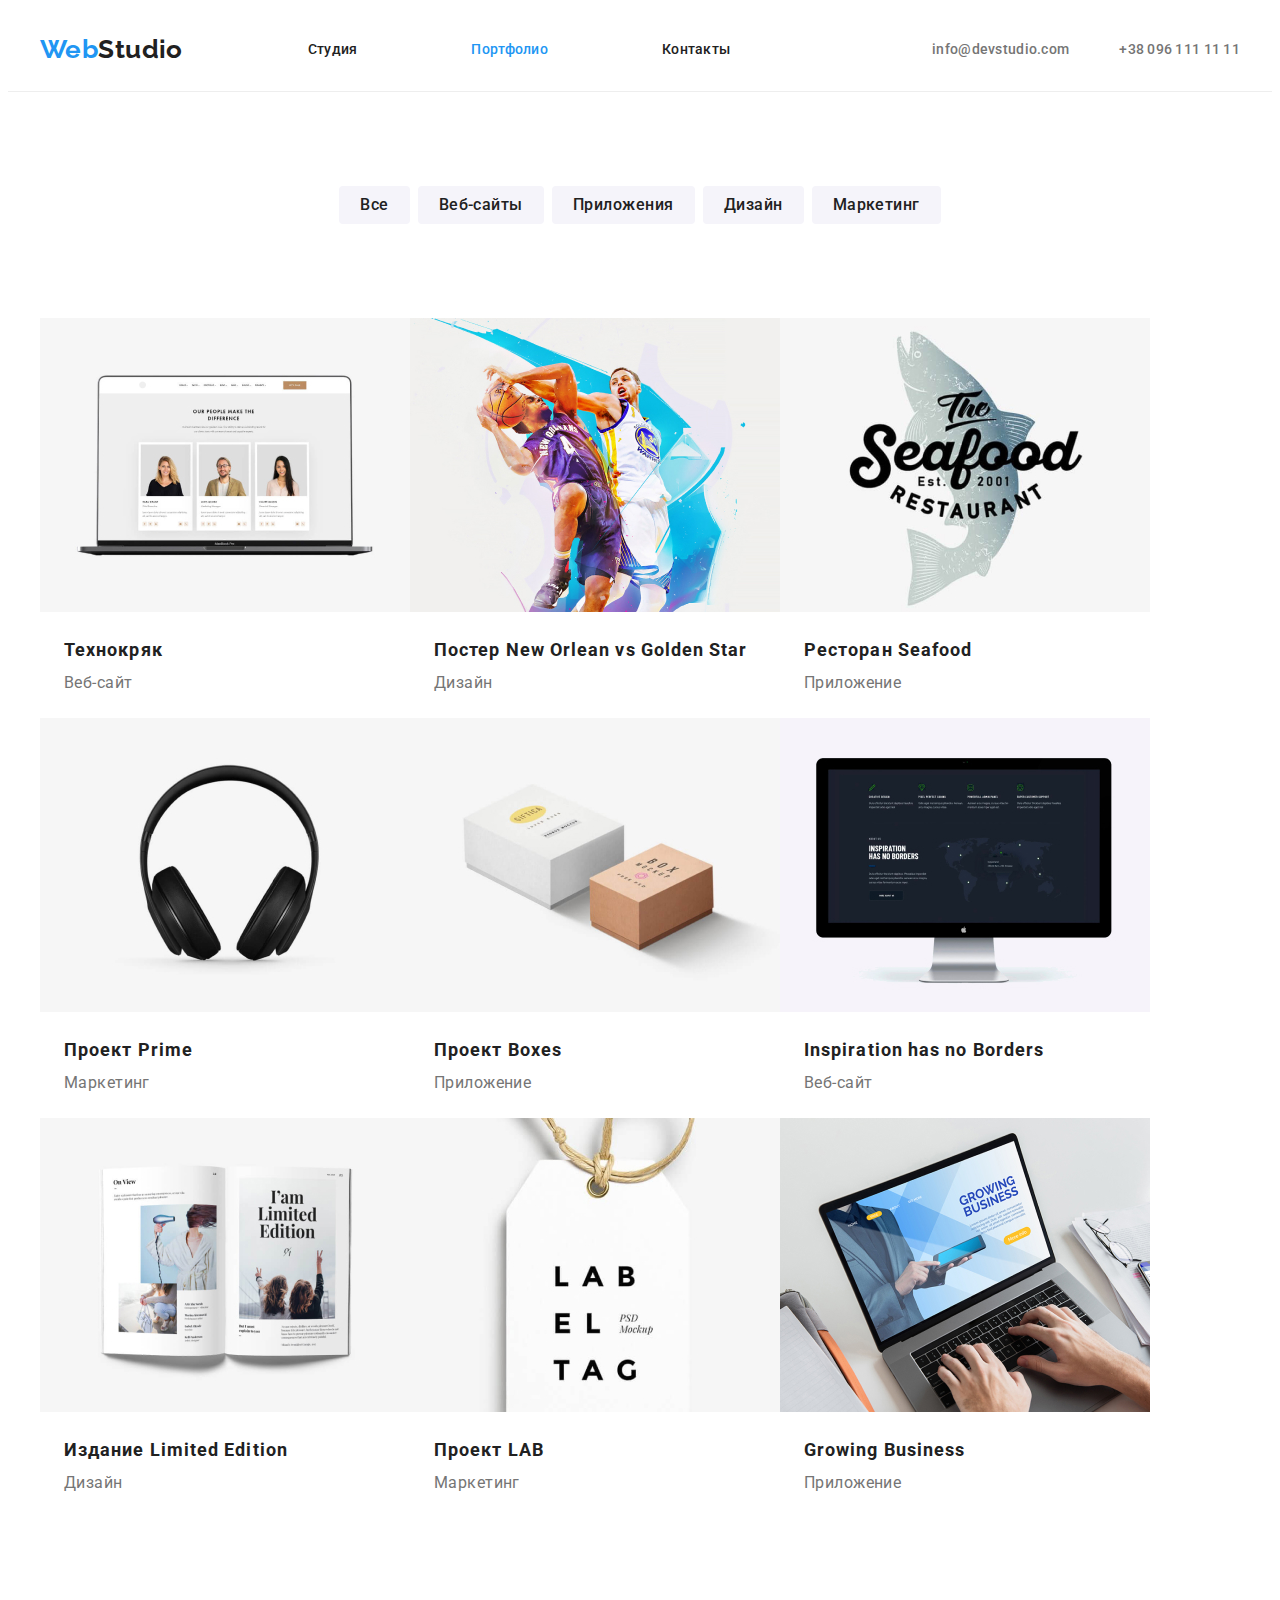
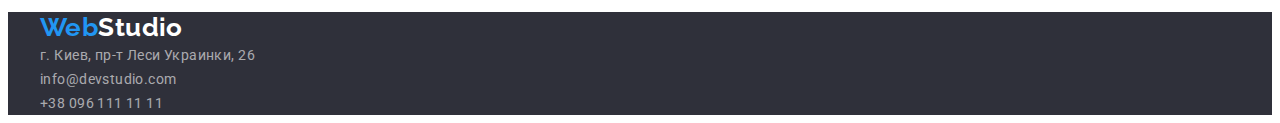
==== portfolio.html @ d8e17e21 "css hw3" ====
<!DOCTYPE html>
<html lang="ru">
<head>
    <meta charset="UTF-8">
    <meta http-equiv="X-UA-Compatible" content="IE=edge">
    <meta name="viewport" content="width=device-width, initial-scale=1.0">
    <title>Portfolio</title>
    <link rel="preconnect" href="https://fonts.googleapis.com" />
    <link rel="preconnect" href="https://fonts.gstatic.com" crossorigin />

    <!-- Normalize -->
    <link 
    rel="stylesheet" 
    href="https://cdnjs.cloudflare.com/ajax/libs/modern-normalize/1.1.0/modern-normalize.min.css" integrity="sha512-wpPYUAdjBVSE4KJnH1VR1HeZfpl1ub8YT/NKx4PuQ5NmX2tKuGu6U/JRp5y+Y8XG2tV+wKQpNHVUX03MfMFn9Q==" crossorigin="anonymous" referrerpolicy="no-referrer" />
    <link
      href="https://fonts.googleapis.com/css2?family=Raleway:wght@700&family=Roboto:wght@400;500;700;900&display=swap"
      rel="stylesheet"
    />
    <link rel="stylesheet" href="./scc/styles.css" />
</head>
<body>
    <!--Header section-->
    <header class="header">
      <div class="container hdr-container">
       <a class="logo-link" href=./index.html">Web<span class="logo-accent">Studio</span></a>
       <nav class="header-nav">
        <ul class="header-link link list hdr-main-lnk">
          <li class="header-item">
            <a class="header-link hdr-lnk  link" href="./index.html">Студия</a>
          </li>
          <li class="header-item">
            <a class="header-link hdr-lnk header-link-current link" href="portfolio.html">Портфолио</a>
          </li>
          <li class="header-item">
            <a class="header-link hdr-lnk link" href="#">Контакты</a>
          </li>
        </ul>
       </nav>
      <ul class="nav-contacts list">
        <li>
          <a class="link-phone mail link" href="mailto:info@devstudio.com">info@devstudio.com</a>
        </li>
        <li>
            <a class="link-phone  phone link" href="tel:+380961111111">+38 096 111 11 11</a>
        </li>
      </ul>
     </div>
    </header>
    <!--Mail Section-->
    <main>
      <section class="portfolio-section">
        <div class="container cntnr-btns">
          <h1 class="visually-hidden">Наши проекты</h1>
          <ul class="list gps-btns">
            <li class="gps-btn-list">
              <button class="gps-btn" type="button">Все</button>
            </li>
            <li class="gps-btn-list">
              <button class="gps-btn" type="button">Веб-сайты</button>
            </li class="gps-btn-list">
            <li class="gps-btn-list" >
              <button class="gps-btn" type="button">Приложения</button>
            </li>
            <li class="gps-btn-list">
              <button class="gps-btn" type="button">Дизайн</button>
            </li>
            <li class="gps-btn-list">
              <button class="gps-btn" type="button">Маркетинг</button>
            </li>
          </ul>
        </div>
        <div class="container cntnr-work-pics">
          <ul class="prtf-cards list">
            <li class="prtf-card">
              <img
                src="./images/page_2/img1.jpg"
                alt="Готовый дизайн сайта открытый в окне на ноутбуке на белом фоне"
                width="370"
                height="294"
              />
              <div class="cntnr-pic-info">
                <h2 class="prtf-cards-name">Технокряк</h2>
               <p class="prtf-card-projct">Веб-сайт</p>
              </div>
            </li>
            <li class="prtf-card">
              <img
                src="./images/page_2/img2.jpg"
                alt="Шикарно нарисованный постер с баскетболистами и мячем в стиле акварели"
                width="370"
                height="294"
              />
              <div class="cntnr-pic-info">
                <h2 class="prtf-cards-name">Постер New Orlean vs Golden Star</h3>
                <p class="prtf-card-projct">Дизайн</p>
              </div>
            </li>
            <li class="prtf-card">
              <img
                src="./images/page_2/img3.jpg"
               alt="Готовый дизайн логотира ресторана Seafood выполненый в стиле старый вывесок 40х-70х годов"
                width="370"
                height="294"
              />
              <div class="cntnr-pic-info">
                <h2 class="prtf-cards-name">Ресторан Seafood</h2>
                <p class="prtf-card-projct">Приложение</p>
              </div>
            </li>
            <li class="prtf-card">
              <img
                src="./images/page_2/img4.jpg"
                alt="Черные наушники на белом фоне"
                width="370"
                height="294"
              />
              <div class="cntnr-pic-info">
                <h2 class="prtf-cards-name">Проект Prime</h2>
                <p class="prtf-card-projct">Маркетинг</p>
              </div>
            </li>
            <li class="prtf-card">
              <img
                src="./images/page_2/img5.jpg"
                alt="Две коробки разного цвета и размера нарисованные в минималистичном стиле"
                width="370"
                height="294"
              />
              <div class="cntnr-pic-info">
                <h2 class="prtf-cards-name">Проект Boxes</h2>
                <p class="prtf-card-projct">Приложение</p>
              </div>
            </li>
            <li class="prtf-card">
              <img
                src="./images/page_2/img6.jpg"
                alt="Готовый сайт открытый на мониторе MAC на белом фоне"
                width="370"
                height="294"
                />
                <div class="cntnr-pic-info">
                  <h2 class="prtf-cards-name">Inspiration has no Borders</h2>
                  <p class="prtf-card-projct">Веб-сайт</p>
                </div>
            </li>
            <li class="prtf-card">
              <img
                src="./images/page_2/img7.jpg"
                alt="Открытый мокап издания журнала лежащий на белом фоне"
                width="370"
                height="294"
              />
              <div class="cntnr-pic-info">
                <h2 class="prtf-cards-name">Издание Limited Edition</h2>
                <p class="prtf-card-projct">Дизайн</p>
              </div>
            </li>
            <li class="prtf-card">
              <img
                src="./images/page_2/img8.jpg"
                alt="Мокап белой бирки с черным логотипом LAB на белом фоне"
                width="370"
                height="294"
               />
              <div class="cntnr-pic-info">
                <h2 class="prtf-cards-name">Проект LAB</h2>
                <p class="prtf-card-projct">Маркетинг</p>
              </div>
            </li>
            <li class="prtf-card">
              <img
                src="./images/page_2/img9.jpg"
                alt="Готовый дизайн приложения открытого на ноутбуке на белом столе"
                width="370"
                height="294"
              />
              <div class="cntnr-pic-info">
                <h2 class="prtf-cards-name" >Growing Business</h2>
                <p class="prtf-card-projct">Приложение</p>
              </div>
            </li>
          </ul>
        </div>
      </section>
    </main>
    <!--Footer section-->
    <footer class="footer">
      <div class="container">
        <a class="logo-link ftr-logo" href=./index.html">Web<span class="logo-accent-ft">Studio</span></a>
        <address>
          <ul class="list">
            <li>
              <a
                class="ft-contct link map"
                target="_blank"
                rel="noopener noreferrer"
                href="https://www.google.com/maps/dir/50.5224419,30.498344">г. Киев, пр-т Леси Украинки, 26
              </a>
            </li>
            <li>
            <a class="ft-contct link" href="mailto:info@devstudio.com">info@devstudio.com</a>
            </li>
             <li>
              <a class="ft-contct link" href="tel:+380961111111">+38 096 111 11 11</a>
            </li>
          </ul>
        </address>
      </div>
    </footer>
</body>
</html>
---- scc/styles.css ----
:root {
  /* fonts */
  --main-font: 'Roboto', sans-serif;
  --scndry-font: 'Raleway', sans-serif;

  /* text colors */
  --maint-txt-cl: #212121;
  --scnd-txt-cl: #757575;
  --accent-txt-cl: #2196f3;
  --wht-txt-a60-cl: rgba(255, 255, 255, 0.6);

  /* bg-colors */
  --dark-bg-cl: #2f303a;
  --mid-bg-cl: #f5f4fa;
  --wht-bg-cl: #ffffff;
  --wht-mid-bg-cl: #e5e5e5;
  --focus-btn-cl: #188ce8;
  --black-cl: #000000;
  --absolute0bg-cl: #ececec;
  --ee-bg-cl: #eeeeee;

  /* others */
}

body {
  font-family: var(--main-font);
  color: var(--maint-txt-cl);
  background-color: var(--wht-bg-cl);
  font-size: 14px;
  letter-spacing: 0.03em;
}

/* reset styles */


.visually-hidden {
  position: absolute;
  width: 1px;
  height: 1px;
  margin: -1px;
  border: 0;
  padding: 0;

  white-space: nowrap;
  clip-path: inset(100%);
  clip: rect(0 0 0 0);
  overflow: hidden;
}

.list {
  list-style: none;
  padding: 0;
  margin: 0;
}

h1,
h2,
h3,
h4,
h5,
h6,
p {
  margin: 0;
}

.link {
  text-decoration: none;
  color: var(--maint-txt-cl);
}

img {
  display: block
}

/* base styles */

.container {
  width: 1200px;
  padding-left: 15px;
  padding-right: 15px;
  margin-left: auto;
  margin-right: auto;

}

/**
  |============================
  | Header section
  |============================
*/
.header {
  border-bottom: 1px solid var(--ee-bg-cl);
}
.hdr-container {
  display: flex;
  align-items: center;
}


.logo-link {
  font-family: var(--scndry-font);
  font-weight: 700;
  font-size: 26px;
  line-height: calc(31 / 26);
  text-decoration: none;
  color: var(--accent-txt-cl);
  margin-right: 93px;
}
.logo-accent {
  color: var(--maint-txt-cl);
}
.logo-accent-ft {
  color: var(--wht-bg-cl);
}

.hdr-lnk {
  padding: 32px 32px;
}

.header-link {
  font-weight: 500; 
  line-height: calc(16 / 12);
  letter-spacing: 0.02em;
  display: flex;
}
.header-link:hover,
.header-link:focus,
.link-phone:hover,
.link-phone:focus {
  color: var(--accent-txt-cl);
}
.header-link-current {
  color: var(--accent-txt-cl);
}

.hdr-main-lnk {
  gap: 50px;
}


.header-nav {
  margin-right: auto;
}
.nav-contacts {
  display: flex;
}
.mail {
  margin-right: 50px;
}
.link-phone {
  font-weight: 500;
  line-height: calc(16 / 14);
  letter-spacing: 0.02em;
  color: var(--scnd-txt-cl);
}


/**
  |============================
  | Hero section
  |============================
*/
.Hero {
  text-align: center;
}
.cntnr-hero {
  padding: 200px 0;
}

h1 {
  font-weight: 900;
  font-size: 44px;
  line-height: calc(60 / 44);
  color: var(--wht-bg-cl);
  letter-spacing: 0.06em;
  text-transform: uppercase;
  text-align: center;
  margin-bottom: 40px;
  margin-left: auto;
  margin-right: auto;
  width: 696px;
}

.main-btn {
  font-family: inherit;
  font-weight: 700;
  font-size: 16px;
  line-height: calc(30 / 16);
  letter-spacing: 0.06em;
  background-color: var(--accent-txt-cl);
  color: var(--wht-bg-cl);
  cursor: pointer;
  border: 0;
  padding: 9px 31px;
  min-width: 200px;
  min-height: 50px;
  border-radius: 4px;
  box-shadow: 0px 4px 4px rgba(0, 0, 0, 0.15);
}
.main-btn:hover,
.main-btn:focus {
  background-color: var(--focus-btn-cl);
}
.Hero {
  background-color: var(--dark-bg-cl);
}
/**
  |============================
  | White section
  |============================
*/
.work-info {
  font-weight: 700;
  line-height: calc(16 / 14);
  text-transform: uppercase;
  margin-bottom: 10px;
}
.work-info-txt {
  line-height: calc(24 / 14);
  color: var(--scnd-txt-cl);
  font-size: 14px;
}
.about-list {
  display: flex;
}
.cntnr-info {
  padding: 94px 0;
}
.info-card {
  flex-basis: 270px;
  margin-right: 30px;
  margin-left: auto;
}
.info-card:last-child {
  margin-right: 0;
}

/* Work pictures section */
.work-pic {
  font-weight: 700;
  font-size: 36px;
  line-height: calc(42 / 36);
  text-align: center;
  margin-bottom: 50px;
}
.about-pic {
  display: flex;
  gap: 30px;
}
.cntnr-work-pic {
  padding-top: 94px 0;
}

/**
  |============================
  | Team section
  |============================
*/
.our-team {
  background-color: var(--mid-bg-cl);
}

.cntnr-team{
  padding: 94px 0;
}

.tm-card {
  text-align: center;
  margin-bottom: 50px;
  font-weight: 700;
  font-size: 36px;
  line-height: 42px;
  letter-spacing: 0.03em;
}

.tm-cards {
  font-weight: 700;
  font-size: 36px;
  line-height: calc(42 / 36);
  text-align: center;
}
.tm-crd-name {
  font-weight: 500;
  font-size: 16px;
  line-height: calc(19 / 16);
  margin-top: 30px;
  margin-bottom: 10px;
}
.tm-crd-wrk {
  font-size: 16px;
  line-height: calc(19 / 16);
  color: var(--scnd-txt-cl);
}
.tm-pic {
  display: flex;
}
.tm-crd {
  text-align: center;
  align-items: center ;
  margin-right: 30px;
  width: 270px;
  height: 368px;
  border: 1px solid var(--ee-bg-cl);
  border-top: 0 ;
  border-radius: 0px 0px 4px 4px;
  box-shadow: 0px 1px 3px rgba(0, 0, 0, 0.12), 0px 1px 1px rgba(0, 0, 0, 0.14), 0px 2px 1px rgba(0, 0, 0, 0.2);
}
.tm-crd:last-child {
  margin-right: 0;
}

/**
  |============================
  | Footer section
  |============================
*/
.footer {
  background-color: var(--dark-bg-cl);
}
address {
  font-style: oblique 0deg;
}

.map {
  line-height: calc(24 / 14);
  color: var(--wht-bg-cl);
}
.ft-contct {
  font-family: var(--main-font);
  line-height: calc(24 / 14);
  color: var(--wht-txt-a60-cl);
}

.ft-contct:hover,
.ft-contct:focus {
  color: var(--accent-txt-cl);
}

.tm-crd {
  background-color: var(--wht-bg-cl);
}

/**
  |============================
  | Second Page buttons
  |============================
*/
.secnd-page {
  padding: 94px 94px;
}
.cntnr-btns {
  display: flex;
  justify-content: center;
  margin-top: 94px;
}

.gps-btn {
  font-family: inherit;
  font-weight: 500;
  font-size: 16px;
  line-height: calc(26 / 16);
  background-color: var(--mid-bg-cl);
  color: var(--maint-txt-cl);
  letter-spacing: 0.03em;
  cursor: pointer;
  border: 0;
  border-radius: 4px;
  height: 38px;
  padding: 5px 21px;
}
.gps-btn:hover,
.gps-btn:focus {
  background-color: var(--accent-txt-cl);
  color: var(--wht-bg-cl);
  box-shadow: 0px 3px 1px rgba(0, 0, 0, 0.1), 0px 1px 2px rgba(0, 0, 0, 0.08), 0px 2px 2px rgba(0, 0, 0, 0.12);
}

/* Portfolio section */

.gps-btns {
  display: flex;
  align-items: center;
}
.gps-btn-list {
  margin-right: 8px;
}
.gps-btn-list:last-child {
  margin-right: 0;
}


}
.prtf-card {
  width: 370px;
  height: 404px;
  border: 1px solid var(--ee-bg-cl);

}
.prtf-cards-name {
  font-weight: 700;
  font-size: 18px;
  line-height: calc(36 / 18);
  letter-spacing: 0.06em;
}
.prtf-card-projct {
  font-size: 16px;
  line-height: calc(30 / 16);
  color: var(--scnd-txt-cl);
}
.cntnr-work-pics {
  padding: 94px 0;

}
.cntnr-pic-info {
  padding: 20px 24px;
}
.prtf-cards {
  display: flex;
  flex-wrap: wrap;
}
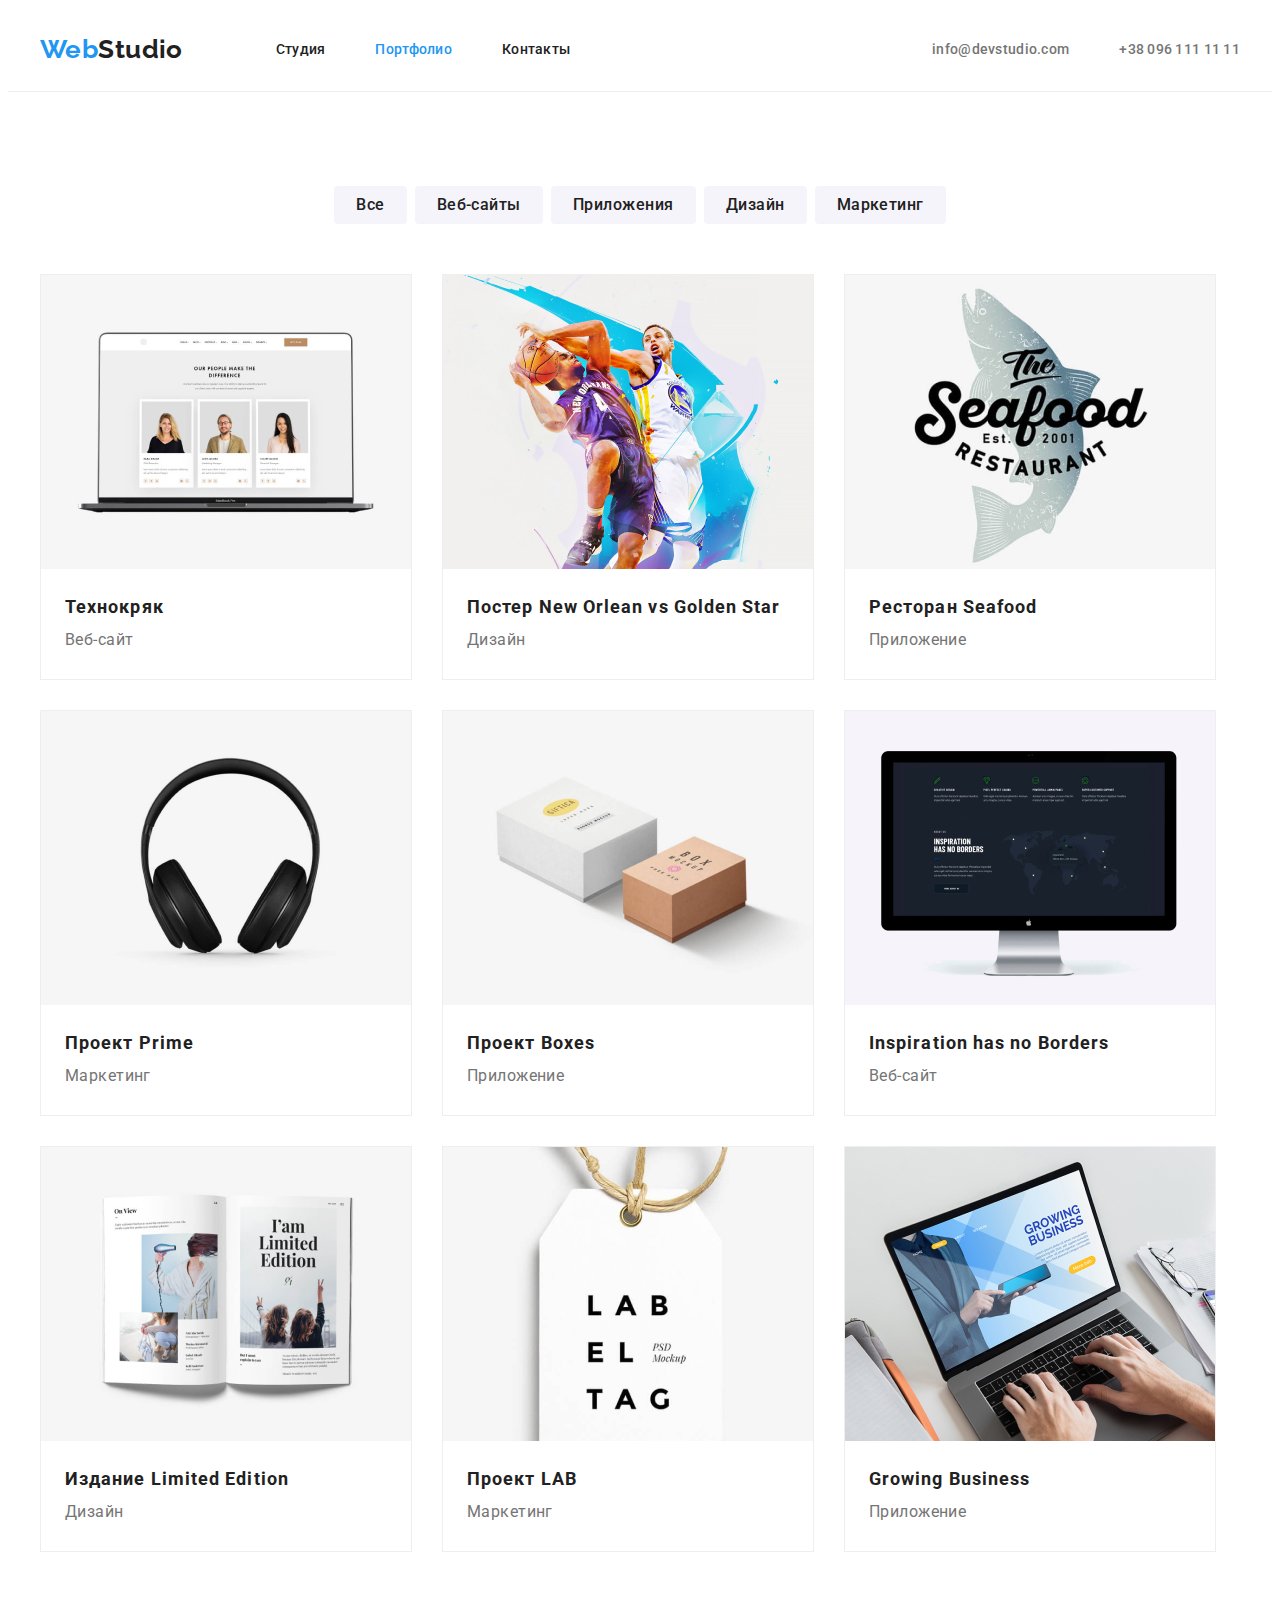
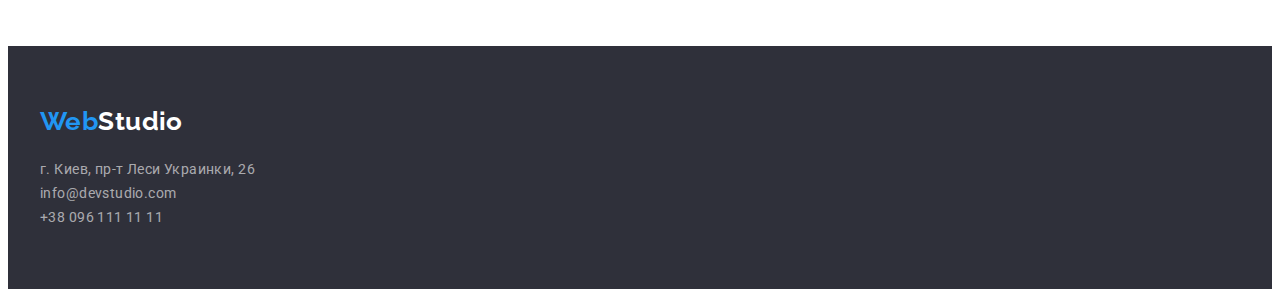
==== commit 2d476c51: "inite hw3" ====
--- a/portfolio.html
+++ b/portfolio.html
@@ -24,9 +24,9 @@
       <div class="container hdr-container">
        <a class="logo-link" href=./index.html">Web<span class="logo-accent">Studio</span></a>
        <nav class="header-nav">
-        <ul class="header-link link list hdr-main-lnk">
+        <ul class="header-list link list hdr-main-lnk">
           <li class="header-item">
-            <a class="header-link hdr-lnk  link" href="./index.html">Студия</a>
+            <a class="header-link hdr-lnk link" href="./index.html">Студия</a>
           </li>
           <li class="header-item">
             <a class="header-link hdr-lnk header-link-current link" href="portfolio.html">Портфолио</a>
@@ -37,10 +37,10 @@
         </ul>
        </nav>
       <ul class="nav-contacts list">
-        <li>
+        <li class="nav-item">
           <a class="link-phone mail link" href="mailto:info@devstudio.com">info@devstudio.com</a>
         </li>
-        <li>
+        <li class="nav-item">
             <a class="link-phone  phone link" href="tel:+380961111111">+38 096 111 11 11</a>
         </li>
       </ul>
@@ -48,8 +48,7 @@
     </header>
     <!--Mail Section-->
     <main>
-      <section class="portfolio-section">
-        <div class="container cntnr-btns">
+      <section class="section container">
           <h1 class="visually-hidden">Наши проекты</h1>
           <ul class="list gps-btns">
             <li class="gps-btn-list">
@@ -68,8 +67,6 @@
               <button class="gps-btn" type="button">Маркетинг</button>
             </li>
           </ul>
-        </div>
-        <div class="container cntnr-work-pics">
           <ul class="prtf-cards list">
             <li class="prtf-card">
               <img
@@ -79,9 +76,8 @@
                 height="294"
               />
               <div class="cntnr-pic-info">
-                <h2 class="prtf-cards-name">Технокряк</h2>
+                <h2 class="prtf-card-name">Технокряк</h2>
                <p class="prtf-card-projct">Веб-сайт</p>
-              </div>
             </li>
             <li class="prtf-card">
               <img
@@ -91,7 +87,7 @@
                 height="294"
               />
               <div class="cntnr-pic-info">
-                <h2 class="prtf-cards-name">Постер New Orlean vs Golden Star</h3>
+                <h2 class="prtf-card-name">Постер New Orlean vs Golden Star</h3>
                 <p class="prtf-card-projct">Дизайн</p>
               </div>
             </li>
@@ -103,7 +99,7 @@
                 height="294"
               />
               <div class="cntnr-pic-info">
-                <h2 class="prtf-cards-name">Ресторан Seafood</h2>
+                <h2 class="prtf-card-name">Ресторан Seafood</h2>
                 <p class="prtf-card-projct">Приложение</p>
               </div>
             </li>
@@ -115,7 +111,7 @@
                 height="294"
               />
               <div class="cntnr-pic-info">
-                <h2 class="prtf-cards-name">Проект Prime</h2>
+                <h2 class="prtf-card-name">Проект Prime</h2>
                 <p class="prtf-card-projct">Маркетинг</p>
               </div>
             </li>
@@ -127,7 +123,7 @@
                 height="294"
               />
               <div class="cntnr-pic-info">
-                <h2 class="prtf-cards-name">Проект Boxes</h2>
+                <h2 class="prtf-card-name">Проект Boxes</h2>
                 <p class="prtf-card-projct">Приложение</p>
               </div>
             </li>
@@ -139,7 +135,7 @@
                 height="294"
                 />
                 <div class="cntnr-pic-info">
-                  <h2 class="prtf-cards-name">Inspiration has no Borders</h2>
+                  <h2 class="prtf-card-name">Inspiration has no Borders</h2>
                   <p class="prtf-card-projct">Веб-сайт</p>
                 </div>
             </li>
@@ -151,7 +147,7 @@
                 height="294"
               />
               <div class="cntnr-pic-info">
-                <h2 class="prtf-cards-name">Издание Limited Edition</h2>
+                <h2 class="prtf-card-name">Издание Limited Edition</h2>
                 <p class="prtf-card-projct">Дизайн</p>
               </div>
             </li>
@@ -163,7 +159,7 @@
                 height="294"
                />
               <div class="cntnr-pic-info">
-                <h2 class="prtf-cards-name">Проект LAB</h2>
+                <h2 class="prtf-card-name">Проект LAB</h2>
                 <p class="prtf-card-projct">Маркетинг</p>
               </div>
             </li>
@@ -175,7 +171,7 @@
                 height="294"
               />
               <div class="cntnr-pic-info">
-                <h2 class="prtf-cards-name" >Growing Business</h2>
+                <h2 class="prtf-card-name" >Growing Business</h2>
                 <p class="prtf-card-projct">Приложение</p>
               </div>
             </li>
--- a/scc/styles.css
+++ b/scc/styles.css
@@ -69,7 +69,9 @@
 }
 
 img {
-  display: block
+  display: block;
+  max-width: 100%;
+  height: auto;
 }
 
 /* base styles */
@@ -80,8 +82,8 @@
   padding-right: 15px;
   margin-left: auto;
   margin-right: auto;
-
-}
+}
+
 
 /**
   |============================
@@ -113,8 +115,8 @@
   color: var(--wht-bg-cl);
 }
 
-.hdr-lnk {
-  padding: 32px 32px;
+.header-list {
+  display: flex;
 }
 
 .header-link {
@@ -122,6 +124,7 @@
   line-height: calc(16 / 12);
   letter-spacing: 0.02em;
   display: flex;
+  padding: 32px 0;
 }
 .header-link:hover,
 .header-link:focus,
@@ -144,8 +147,11 @@
 .nav-contacts {
   display: flex;
 }
-.mail {
+.nav-item {
   margin-right: 50px;
+}
+.nav-item:last-child {
+  margin-right: 0;
 }
 .link-phone {
   font-weight: 500;
@@ -160,12 +166,10 @@
   | Hero section
   |============================
 */
-.Hero {
-  text-align: center;
-}
-.cntnr-hero {
-  padding: 200px 0;
-}
+.hero {
+  text-align: center;
+}
+
 
 h1 {
   font-weight: 900;
@@ -175,7 +179,7 @@
   letter-spacing: 0.06em;
   text-transform: uppercase;
   text-align: center;
-  margin-bottom: 40px;
+  margin-bottom: 30px;
   margin-left: auto;
   margin-right: auto;
   width: 696px;
@@ -191,9 +195,8 @@
   color: var(--wht-bg-cl);
   cursor: pointer;
   border: 0;
-  padding: 9px 31px;
+  padding: 10px 32px;
   min-width: 200px;
-  min-height: 50px;
   border-radius: 4px;
   box-shadow: 0px 4px 4px rgba(0, 0, 0, 0.15);
 }
@@ -201,8 +204,9 @@
 .main-btn:focus {
   background-color: var(--focus-btn-cl);
 }
-.Hero {
+.hero {
   background-color: var(--dark-bg-cl);
+  padding: 200px 0;
 }
 /**
   |============================
@@ -223,10 +227,9 @@
 .about-list {
   display: flex;
 }
-.cntnr-info {
-  padding: 94px 0;
-}
+
 .info-card {
+  font-size: 14px;
   flex-basis: 270px;
   margin-right: 30px;
   margin-left: auto;
@@ -235,6 +238,10 @@
   margin-right: 0;
 }
 
+.section {
+  padding: 94px 0;
+}
+
 /* Work pictures section */
 .work-pic {
   font-weight: 700;
@@ -251,6 +258,10 @@
   padding-top: 94px 0;
 }
 
+.sec-work-foto {
+  padding-top: 0;
+}
+
 /**
   |============================
   | Team section
@@ -260,9 +271,6 @@
   background-color: var(--mid-bg-cl);
 }
 
-.cntnr-team{
-  padding: 94px 0;
-}
 
 .tm-card {
   text-align: center;
@@ -294,14 +302,13 @@
 .tm-pic {
   display: flex;
 }
+.tm-box {
+  padding: 30px 0;
+}
 .tm-crd {
   text-align: center;
-  align-items: center ;
   margin-right: 30px;
   width: 270px;
-  height: 368px;
-  border: 1px solid var(--ee-bg-cl);
-  border-top: 0 ;
   border-radius: 0px 0px 4px 4px;
   box-shadow: 0px 1px 3px rgba(0, 0, 0, 0.12), 0px 1px 1px rgba(0, 0, 0, 0.14), 0px 2px 1px rgba(0, 0, 0, 0.2);
 }
@@ -316,9 +323,11 @@
 */
 .footer {
   background-color: var(--dark-bg-cl);
+  padding: 60px 0;
 }
 address {
   font-style: oblique 0deg;
+  margin-top: 20px;
 }
 
 .map {
@@ -331,6 +340,13 @@
   color: var(--wht-txt-a60-cl);
 }
 
+.address-item {
+  margin-bottom: 9px;
+}
+.address-item:last-child {
+  margin-bottom: 0;
+}
+
 .ft-contct:hover,
 .ft-contct:focus {
   color: var(--accent-txt-cl);
@@ -348,11 +364,7 @@
 .secnd-page {
   padding: 94px 94px;
 }
-.cntnr-btns {
-  display: flex;
-  justify-content: center;
-  margin-top: 94px;
-}
+
 
 .gps-btn {
   font-family: inherit;
@@ -365,8 +377,7 @@
   cursor: pointer;
   border: 0;
   border-radius: 4px;
-  height: 38px;
-  padding: 5px 21px;
+  padding: 6px 22px;
 }
 .gps-btn:hover,
 .gps-btn:focus {
@@ -379,7 +390,8 @@
 
 .gps-btns {
   display: flex;
-  align-items: center;
+  justify-content: center;
+  margin-bottom: 50px;
 }
 .gps-btn-list {
   margin-right: 8px;
@@ -388,15 +400,13 @@
   margin-right: 0;
 }
 
-
-}
 .prtf-card {
   width: 370px;
   height: 404px;
   border: 1px solid var(--ee-bg-cl);
 
 }
-.prtf-cards-name {
+.prtf-card-name {
   font-weight: 700;
   font-size: 18px;
   line-height: calc(36 / 18);
@@ -417,6 +427,7 @@
 .prtf-cards {
   display: flex;
   flex-wrap: wrap;
-}
-
-
+  gap: 30px;
+}
+
+
